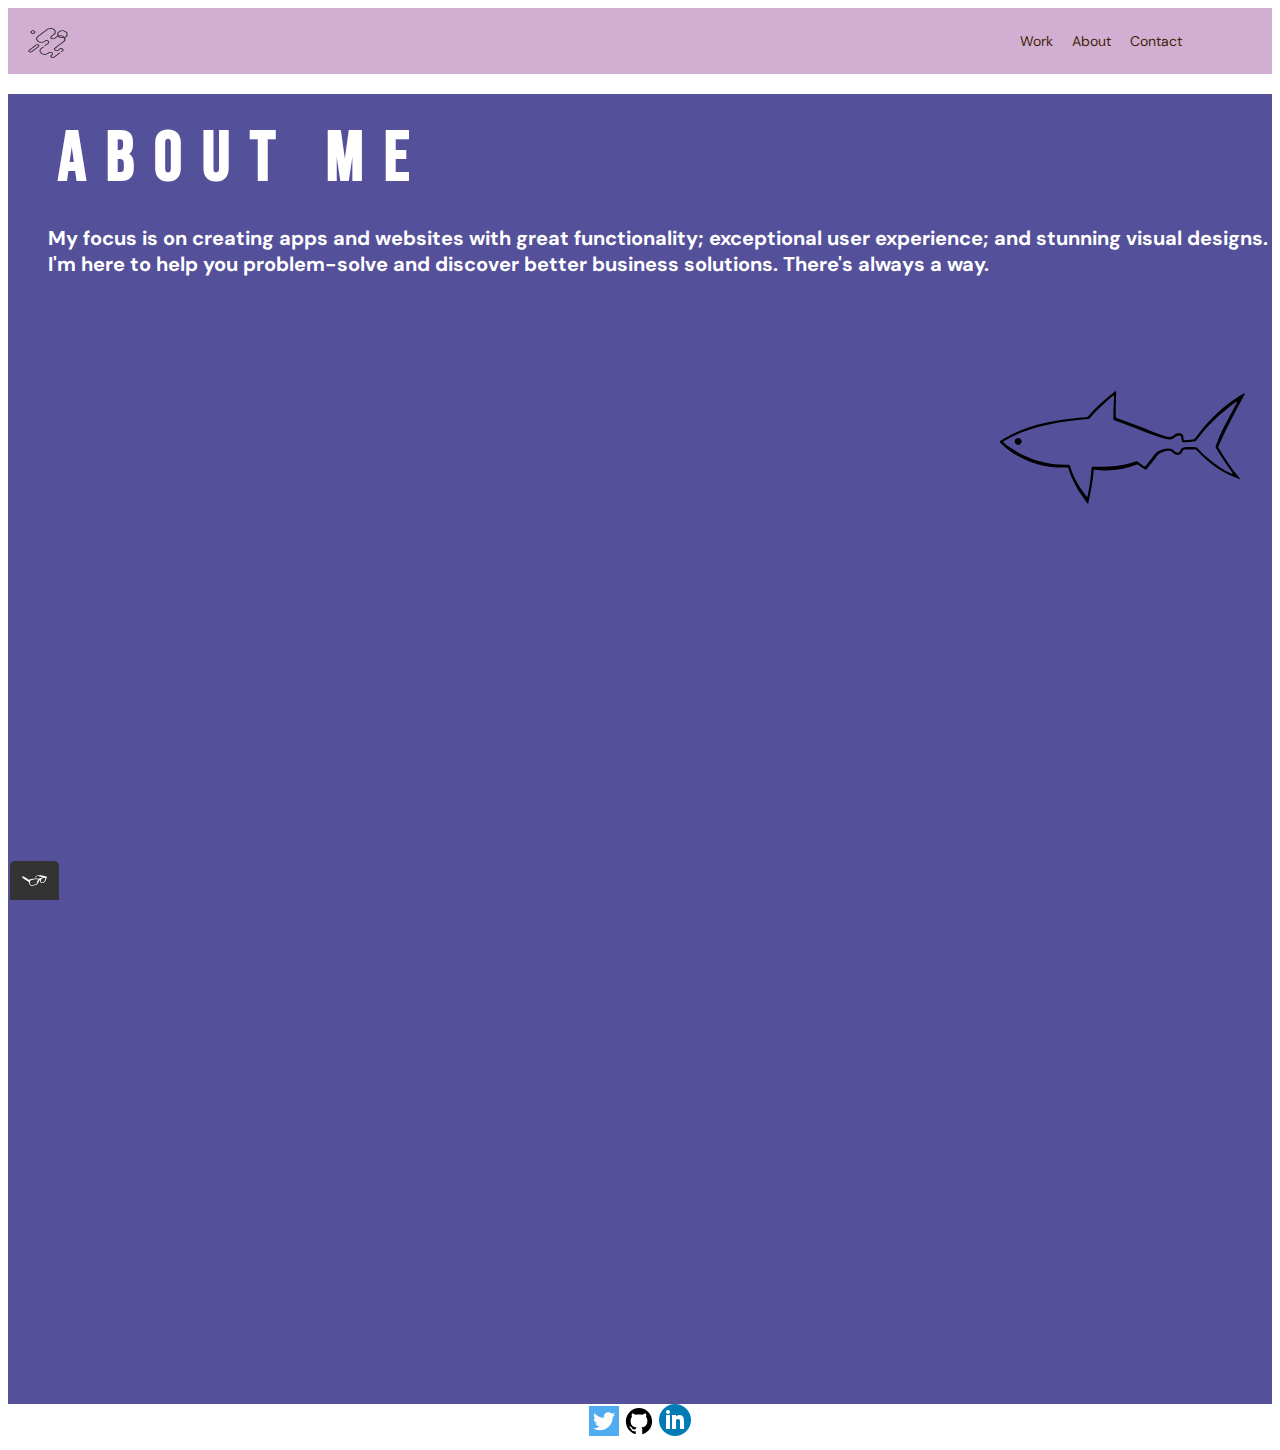
==== about.kelsey.html @ 227be7f9 "first commit" ====
<!DOCTYPE html>
<html>

<head>
    <meta charset="utf-8">
    <title>Kelsey Merten's Portfolio</title>
    <meta name="viewport" content="width=device-width, initial-scale=1">
    <!--swap out favicon-->
    <link rel="icon" href="./img/favicon.ico" type="image/x-icon">

    <!--stylesheets-->
    <link rel="normalize" type="text/css" href="css/normalize.css">
    <link rel="stylesheet" type="text/css" href="css/stylesheet.production.css">

    <!--Fonts-->
    <link rel="preconnect" href="https://fonts.googleapis.com">
    <link rel="preconnect" href="https://fonts.gstatic.com" crossorigin>
    <link href="https://fonts.googleapis.com/css2?family=Bebas+Neue&display=swap" rel="stylesheet">
    <link href="https://fonts.googleapis.com/css2?family=Abril+Fatface&display=swap" rel="stylesheet">
    <link href="https://fonts.googleapis.com/css2?family=DM+Sans:opsz,wght@9..40,200&display=swap" rel="stylesheet">

</head>

<body>

    <!--swap out placeholders-->

    <header class="page-header">
        <a href="index.html">
            <img class="icon" src="img/icon.png" href="index.html" alt="icon">
        </a>
        <nav class="page-header__item">
            <ul class="navigation-list" role="menubar">
                <li role="presentation">
                    <a href="work.html" role="menuitem">Work</a>
                </li>
                <li role="presentation">
                    <a href="about.kelsey.html" role="menuitem">About</a>
                </li>
                <li role="presentation">
                    <a href="contact.kelsey.html" role="menuitem">Contact</a>
                </li>
            </ul>
        </nav>
    </header>

    <!--swap out placeholder-->
    <div class="secondarypage">
        <h1 class="title">About Me</h1>
        <h3>My focus is on creating apps and websites with great functionality; exceptional user experience; and
            stunning visual designs. I'm here to help you problem-solve and discover better business solutions. There's
            always a way. </h3>

        <div class="svg_container">
            <svg version="1.1" xmlns="http://www.w3.org/2000/svg" xmlns:xlink="http://www.w3.org/1999/xlink" x="0px"
                y="0px" width="300px" viewBox="0 0 1024 1024" enable-background="new 0 0 1024 1024"
                xml:space="preserve">
                <path fill="#000000" opacity="1.000000" stroke="none" class="shark" d="
M259.608765,578.538513 
   C233.082840,574.826782 208.301376,566.776062 184.257706,556.244324 
   C154.602402,543.254578 126.802681,527.375793 103.625900,504.326385 
   C101.618767,502.330261 99.633018,500.301208 97.780380,498.163513 
   C93.808357,493.580414 93.844696,493.159302 98.851959,489.895264 
   C119.716415,476.294495 141.846405,465.104614 164.876343,455.701965 
   C204.234421,439.632935 245.352631,430.004181 287.084259,422.703857 
   C321.364777,416.707001 355.945190,413.238312 390.629242,410.717590 
   C392.878998,410.554077 394.282593,409.566284 395.646332,407.978546 
   C422.799683,376.365082 454.001892,349.084076 486.507935,323.206787 
   C487.890533,322.106140 489.138580,320.619324 491.836914,320.522522 
   C491.836914,328.089874 492.052032,335.619690 491.796173,343.133484 
   C491.059906,364.755219 489.996552,386.363251 490.967255,408.013550 
   C491.153961,412.177917 493.909454,412.657928 496.718414,413.668457 
   C524.449890,423.645416 552.247314,433.469086 579.494934,444.711151 
   C604.284119,454.938904 629.023499,465.253693 654.655762,473.239624 
   C656.721497,473.883209 658.872009,474.283569 660.891663,475.040924 
   C671.385864,478.976166 680.950745,478.940125 690.017883,470.826813 
   C695.676758,465.763306 703.264404,464.896759 710.823730,465.707703 
   C717.179688,466.389526 720.632263,470.047150 721.331726,476.374695 
   C723.122314,492.571899 720.925537,489.482910 736.114685,487.988922 
   C742.074158,487.402802 748.024902,486.672943 753.997803,486.297974 
   C757.877563,486.054413 760.255432,484.160553 762.464417,481.098114 
   C780.819885,455.650909 800.554626,431.297882 823.175720,409.525238 
   C849.248596,384.430237 876.413452,360.554657 907.439087,341.566132 
   C914.787354,337.068817 922.498901,333.165131 930.284363,328.854919 
   C931.728638,332.004944 929.802368,333.827362 928.827759,335.684937 
   C909.636230,372.263824 890.202881,408.716888 871.186035,445.385986 
   C860.452393,466.083130 850.555847,487.203766 841.653687,508.773132 
   C840.722412,511.029633 840.205017,512.906677 841.679565,515.291748 
   C862.626709,549.172852 883.684998,582.967468 909.529419,613.466919 
   C911.820374,616.170532 914.819641,618.358215 916.388611,621.717651 
   C914.503296,622.944763 913.197388,621.787476 911.873840,621.314209 
   C856.818298,601.625488 809.794250,569.785034 770.294434,526.871704 
   C765.750427,521.934998 761.545837,519.732483 755.001648,520.128662 
   C746.534790,520.641174 737.995850,520.598145 729.522278,520.147949 
   C723.526306,519.829407 719.593872,521.542175 717.837097,527.524170 
   C717.379761,529.081360 716.376465,530.521729 715.435974,531.886169 
   C710.623291,538.868591 703.510742,540.899780 695.726929,537.576843 
   C692.168823,536.057861 688.702942,534.185913 686.146667,531.341553 
   C679.604919,524.062744 671.649963,523.305542 662.859802,525.567993 
   C659.798035,526.356018 656.784058,527.349792 653.698669,528.022766 
   C643.535645,530.239441 636.085876,535.402405 629.922058,544.336304 
   C619.728149,559.111694 607.789673,572.676758 596.771240,586.895081 
   C594.322266,590.055176 592.312805,589.971558 589.340759,587.846130 
   C582.702026,583.098267 575.787659,578.730896 569.223328,573.886292 
   C566.311157,571.737061 563.913452,571.623352 560.574097,572.896729 
   C525.656555,586.211853 489.517700,592.980347 452.104675,591.972168 
   C441.315369,591.681396 430.455292,591.477356 419.764893,589.609253 
   C416.435364,589.027405 415.369385,590.122864 415.163483,593.427429 
   C412.880005,630.076721 405.011871,665.821289 397.451263,701.612793 
   C397.151733,703.030640 397.341003,704.686768 395.683899,705.489929 
   C394.538483,705.363464 394.001343,704.472229 393.421387,703.677429 
   C372.083954,674.433655 351.405151,644.811646 338.236115,610.701538 
   C335.176422,602.776367 332.019165,594.885742 329.676544,586.728516 
   C328.648468,583.148621 326.870911,582.104614 323.291260,582.208618 
   C303.284363,582.789734 283.352020,581.585205 263.486755,579.201294 
   C262.332306,579.062744 261.190552,578.818542 259.608765,578.538513 
M300.730072,427.340790 
   C277.549683,431.101044 254.711243,436.390137 232.003952,442.350952 
   C190.097412,453.351746 149.644073,467.919800 112.275642,490.230011 
   C110.323341,491.395599 108.017715,492.178162 106.777344,494.711365 
   C107.743401,495.787445 108.671608,496.940643 109.721191,497.970032 
   C114.493553,502.650604 119.766350,506.750977 125.222916,510.564514 
   C185.628113,552.780640 252.481918,574.295227 326.394714,572.704224 
   C331.774170,572.588501 333.927368,574.359802 335.490692,579.330444 
   C344.037842,606.507141 356.173553,632.020691 372.320404,655.533997 
   C378.777893,664.937561 385.330200,674.299866 393.249207,683.678223 
   C393.931641,680.964355 394.480865,679.090393 394.870636,677.183899 
   C400.973541,647.329041 405.632111,617.266846 407.839233,586.851013 
   C408.344269,579.891235 408.633820,579.725952 415.603973,579.746826 
   C433.254761,579.799622 450.888245,580.096191 468.545990,578.944641 
   C499.290833,576.939697 529.256531,571.352844 558.345520,561.204224 
   C561.177551,560.216125 563.338928,560.466736 565.730164,562.261475 
   C572.257507,567.160522 579.021851,571.745850 585.506592,576.698730 
   C588.722412,579.154846 590.867432,578.902954 593.376282,575.680908 
   C601.870911,564.771545 611.383545,554.560791 618.989746,543.077942 
   C628.046814,529.404846 640.434387,522.192749 655.963074,519.186646 
   C657.760132,518.838806 659.544495,518.420410 661.325317,517.995056 
   C672.275330,515.379883 682.099182,516.894958 690.309570,525.359558 
   C692.238831,527.348572 694.808899,528.811462 697.278503,530.160828 
   C702.388550,532.953064 705.940308,532.054871 709.331970,527.276245 
   C710.384399,525.793396 711.393555,524.184570 711.977173,522.480896 
   C714.392700,515.428772 719.665039,513.098633 726.625610,512.730896 
   C738.789429,512.088135 750.926086,512.551453 763.074341,512.966370 
   C766.296875,513.076416 768.653015,514.350891 770.816528,516.765869 
   C782.843506,530.190491 795.964600,542.476807 809.806335,554.022522 
   C831.760559,572.335022 854.877869,588.871765 880.868164,601.056030 
   C883.398621,602.242371 885.836365,604.570557 889.115112,603.227173 
   C888.701782,599.331177 888.751099,599.293884 885.884644,595.503296 
   C866.770813,570.228027 850.168091,543.283508 833.272339,516.531067 
   C831.535095,513.780334 831.195679,511.294678 832.335388,508.110992 
   C839.529114,488.015259 847.820557,468.403015 857.196228,449.226105 
   C871.542786,419.881683 887.609253,391.445862 902.690002,362.490479 
   C903.441833,361.046936 905.317383,359.707031 903.842773,357.482086 
   C902.058228,357.569611 900.774353,358.685028 899.472229,359.648712 
   C874.546692,378.094879 850.585571,397.703857 827.914246,418.878479 
   C805.313416,439.987274 785.633118,463.680878 766.542725,487.905609 
   C765.221008,489.582825 764.174866,491.854675 761.832214,492.129028 
   C749.279602,493.599213 736.720032,495.034302 724.137329,496.208344 
   C720.218628,496.574005 717.606567,494.185364 716.217712,490.531494 
   C715.200806,487.856232 714.787170,485.096741 714.640625,482.234528 
   C714.211243,473.846375 711.192017,471.626282 702.990356,473.737549 
   C700.762390,474.311096 698.537231,475.231079 696.573486,476.424347 
   C692.734863,478.756836 689.125854,481.463745 685.338196,483.884796 
   C681.735107,486.187866 677.921448,487.090576 673.479797,486.496155 
   C659.025269,484.561768 645.251892,480.067230 631.510559,475.564209 
   C582.271240,459.428558 535.031799,437.935852 486.064453,421.061523 
   C483.366760,420.131866 482.664093,418.438416 482.659698,415.784393 
   C482.622406,393.128540 482.779175,370.483673 484.509125,347.872833 
   C484.803589,344.024170 485.329437,340.052246 484.012421,335.910736 
   C482.941528,336.482208 482.172638,336.792511 481.518005,337.262054 
   C480.031036,338.328583 478.547882,339.411835 477.154297,340.595490 
   C450.716248,363.050995 425.221649,386.482544 402.600464,412.874023 
   C401.022949,414.714508 399.300720,416.021332 396.743011,416.241364 
   C390.113922,416.811615 383.504303,417.605957 376.876801,418.197540 
   C351.690338,420.445892 326.568756,423.222076 300.730072,427.340790 
z" />
                <path fill="#000000" class="shark" opacity="1.000000" stroke="none" width="100px" d="
M154.880157,481.828064 
   C160.550110,480.948761 164.872726,482.586761 167.608932,487.266418 
   C169.975281,491.313538 170.030884,495.569366 167.202545,499.486359 
   C164.373840,503.403900 160.651016,505.566956 155.602859,504.506958 
   C150.474762,503.430115 146.674561,499.824402 146.006638,494.918915 
   C145.309998,489.802368 147.490356,485.867706 151.774399,483.100037 
   C152.599625,482.566925 153.593491,482.294830 154.880157,481.828064 
z" />
            </svg>

        </div>
    </div>

    <!--<div class="grid_item1">
<table>
    <thead>
      <tr>
        <th>Skills</th>
        <th>Years of Experience</th>
        <th>Level of Expertise</th>
      </tr>
    </thead>
    <tbody>
      <tr>
        <td>Project Management</td>
        <td>5</td>
        <td>Advanced</td>
      </tr>
      <tr>
        <td>HTML</td>
        <td>2</td>
        <td>Intermediate</td>
      </tr>
      <tr>
        <td>CSS</td>
        <td>1</td>
        <td>Beginner</td>
      </tr>
    </tbody>
</table>
</div> -->

    <div class="footer">
        <footer>

            <!-- Twitter Icon -->
            <a href="https://twitter.com/kelseyjmerten" target="_blank">
                <svg width="30px" heigh="30px" enable-background="new 0 0 48 48" version="1.1" id="Capa_1"
                    xmlns="http://www.w3.org/2000/svg" xmlns:xlink="http://www.w3.org/1999/xlink" x="0px" y="0px"
                    viewBox="0 0 455.731 455.731" style="enable-background:new 0 0 455.731 455.731;"
                    xml:space="preserve">
                    <g>
                        <rect x="0" y="0" style="fill:#50ABF1;" width="455.731" height="455.731" />
                        <path style="fill:#FFFFFF;" d="M60.377,337.822c30.33,19.236,66.308,30.368,104.875,30.368c108.349,0,196.18-87.841,196.18-196.18
                c0-2.705-0.057-5.39-0.161-8.067c3.919-3.084,28.157-22.511,34.098-35c0,0-19.683,8.18-38.947,10.107
                c-0.038,0-0.085,0.009-0.123,0.009c0,0,0.038-0.019,0.104-0.066c1.775-1.186,26.591-18.079,29.951-38.207
                c0,0-13.922,7.431-33.415,13.932c-3.227,1.072-6.605,2.126-10.088,3.103c-12.565-13.41-30.425-21.78-50.25-21.78
                c-38.027,0-68.841,30.805-68.841,68.803c0,5.362,0.617,10.581,1.784,15.592c-5.314-0.218-86.237-4.755-141.289-71.423
                c0,0-32.902,44.917,19.607,91.105c0,0-15.962-0.636-29.733-8.864c0,0-5.058,54.416,54.407,68.329c0,0-11.701,4.432-30.368,1.272
                c0,0,10.439,43.968,63.271,48.077c0,0-41.777,37.74-101.081,28.885L60.377,337.822z" />
                    </g>
                </svg>
            </a>

            <!-- Github logo -->
            <a href="https://github.com/kmerten10" target="_blank">
                <svg width="30px" height="30px" id="Layer_1" style="enable-background:new 0 0 512 512;" version="1.1"
                    viewBox="0 0 512 512" width="512px" xml:space="preserve" xmlns="http://www.w3.org/2000/svg"
                    xmlns:xlink="http://www.w3.org/1999/xlink">
                    <style type="text/css">
                        <![CDATA[
                        .st0 {
                            fill-rule: evenodd;
                            clip-rule: evenodd;
                        }
                        ]]>
                    </style>
                    <g>
                        <path class="st0"
                            d="M256,32C132.3,32,32,134.8,32,261.7c0,101.5,64.2,187.5,153.2,217.9c11.2,2.1,15.3-5,15.3-11.1   c0-5.5-0.2-19.9-0.3-39.1c-62.3,13.9-75.5-30.8-75.5-30.8c-10.2-26.5-24.9-33.6-24.9-33.6c-20.3-14.3,1.5-14,1.5-14   c22.5,1.6,34.3,23.7,34.3,23.7c20,35.1,52.4,25,65.2,19.1c2-14.8,7.8-25,14.2-30.7c-49.7-5.8-102-25.5-102-113.5   c0-25.1,8.7-45.6,23-61.6c-2.3-5.8-10-29.2,2.2-60.8c0,0,18.8-6.2,61.6,23.5c17.9-5.1,37-7.6,56.1-7.7c19,0.1,38.2,2.6,56.1,7.7   c42.8-29.7,61.5-23.5,61.5-23.5c12.2,31.6,4.5,55,2.2,60.8c14.3,16.1,23,36.6,23,61.6c0,88.2-52.4,107.6-102.3,113.3   c8,7.1,15.2,21.1,15.2,42.5c0,30.7-0.3,55.5-0.3,63c0,6.1,4,13.3,15.4,11C415.9,449.1,480,363.1,480,261.7   C480,134.8,379.7,32,256,32z" />
                    </g>
                </svg>
            </a>

            <!-- Linkedin logo -->
            <a href="https://www.linkedin.com/in/kelsey-merten-90860447/" target="_blank">
                <svg enable-background="new 0 0 32 32" height="32px" id="Layer_1" version="1.0" viewBox="0 0 32 32"
                    width="32px" :space="preserve" xmlns="http://www.w3.org/2000/svg"
                    xmlns:xlink="http://www.w3.org/1999/xlink">
                    <g>
                        <circle clip-rule="evenodd" cx="16" cy="16" fill="#007BB5" fill-rule="evenodd" r="16" />
                        <g>
                            <rect fill="#FFFFFF" height="14" width="4" x="7" y="11" />
                            <path
                                d="M20.499,11c-2.791,0-3.271,1.018-3.499,2v-2h-4v14h4v-8c0-1.297,0.703-2,2-2c1.266,0,2,0.688,2,2v8h4v-7    C25,14,24.479,11,20.499,11z"
                                fill="#FFFFFF" />
                            <circle cx="9" cy="8" fill="#FFFFFF" r="2" />
                        </g>
                        < <?xml version="1.0" ?>
                            <!DOCTYPE svg PUBLIC '-//W3C//DTD S/g><g/><g/><g/><g/><g/>
            </g>
        </svg>
    </a>
</footer>
</div>

<script src="js/tota11y.min.js"></script>
</body>
</html>
---- css/stylesheet.production.css ----
/*
* Prefixed by https://autoprefixer.github.io
* PostCSS: v8.4.14,
* Autoprefixer: v10.4.7
* Browsers: last 4 version
*/

/* Main Stylings */

* {
  -webkit-box-sizing: border-box;
  box-sizing: border-box;
}

.icon {
  padding-top: 10px;
  padding-left: 10px;
  width: 50px;
  height: 40px;
}

a .icon:hover {
  cursor: crosshair;
}

a:link {
  color: #3e2504;
  text-decoration: none;
}

.page-header {
  background-color: #d2afd2;
  border-bottom: 20px solid #fff;
  display: -webkit-box;
  display: -ms-flexbox;
  display: flex;
  width: 100%;
  padding: 10px;
  font-size: 14px;
  color: #3e2504;
}

.page-header__item {
  -webkit-box-flex: 0;
  -ms-flex: 0 1 100px;
  flex: 0 1 100px;
}

.page-header__item:last-child {
  -webkit-box-flex: 1;
  -ms-flex-positive: 1;
  flex-grow: 1;
  text-align: right;
  padding-right: 80px;
}

.navigation-list {
  list-style-type: none;
}

.navigation-list li {
  display: inline-block;
  margin-left: 15px;
}

.navigation-list a:hover {
  cursor: crosshair;
}

body {
  font-family: 'DM Sans', sans-serif;
  line-height: 1.3;
  font-size: 18px;
  color: #fff;
  border: 0;
}

.column.info {
  float: right;
  width: 60%;
  height: 934px;
  background-color: #55509a;
}

h1 {
  color: #fff;
  font-size: 70px;
  letter-spacing: 20px;
  font-family: 'Abril Fatface', cursive;
  margin: 0;
}

h1.name {
  border-bottom: none;
  padding-top: 18%;
  padding-left: 200px;
}

h2 {
  color: white;
  font-size: 40px;
}

h3 {
  color: white;
  font-size: 20px;
  padding-left: 40px;
  text-align: left;
}

h5 {
  color: #837c72;
  display: both;
  display: -webkit-box;
  display: -ms-flexbox;
  display: flex;
  -webkit-box-pack: space-evenly;
  -ms-flex-pack: space-evenly;
  justify-content: space-evenly;
  justify-items: center;
  -ms-flex-line-pack: space-evenly;
  align-content: space-evenly;
  -webkit-box-align: center;
  -ms-flex-align: center;
  align-items: center;
  margin: 5px;
}

p {
  padding-left: 200px;
}

.button2 {
  color: #3e2504;
  text-decoration: none;
  padding-left: 200px;
}

a:visited {
  color: #3e2504;
  text-decoration: none;
}

button:hover {
  cursor: crosshair;
  color: #b56b0c;
}

button {
  font-family: 'Open Sans', sans-serif;
  font-size: 14px;
  padding: 10px;
  border-color: white;
  border-width: 10px;
  color: #3e2504;
  background-color: rgb(255, 252, 239);
  border: none;
}

img {
  width: 700px;
  opacity: 0.7;
  -webkit-filter: contrast(140%) brightness(105%);
  filter: contrast(140%) brightness(105%);
}

img:hover {
  cursor: crosshair;
}

.column.img {
  float: left;
  width: 40%;
}

.box {
  width: 1px;
  height: 1px;
  background-color: white;
  -webkit-transition: width 2s;
  -o-transition: width 2s;
  transition: width 2s;
  background-color: #55509a;
}

h1.name:hover .box {
  width: 900px;
  background-color: #fff;
  -webkit-transition-property: width;
  -o-transition-property: width;
  transition-property: width;
  -webkit-transition-duration: 5s;
  -o-transition-duration: 5s;
  transition-duration: 5s;
  -webkit-transition-timing-function: ease-in-out;
  -o-transition-timing-function: ease-in-out;
  transition-timing-function: ease-in-out;
}

div.footer {
  clear: both;
  display: -webkit-box;
  display: -ms-flexbox;
  display: flex;
  -webkit-box-pack: space-evenly;
  -ms-flex-pack: space-evenly;
  justify-content: space-evenly;
  justify-items: center;
  -ms-flex-line-pack: space-evenly;
  align-content: space-evenly;
  -webkit-box-align: center;
  -ms-flex-align: center;
  align-items: center;
  text-decoration: none;
  margin: 0;
}


/* Secomdary Pages  */
.title {
  color: #fff;
  font-size: 70px;
  letter-spacing: 20px;
  font-family: 'Bebas Neue';
  padding-left: 50px;
  padding-top: 20px;
}

div.secondarypage {
  background-color: #55509a;
  padding-bottom: 800px;
}

@-webkit-keyframes color-change {
  0% {
    fill: #000;
  }

  50% {
    fill: #ba43de;
  }

  100% {
    fill: blue;
  }
}

@keyframes color-change {
  0% {
    fill: #000;
  }

  50% {
    fill: #720e90;
  }

  100% {
    fill: blue;
  }
}

.shark {
  text-align: right;
  -webkit-animation-duration: 4s;
  animation-duration: 4s;
  -webkit-animation-name: color-change;
  animation-name: color-change;
  -webkit-animation-iteration-count: infinite;
  animation-iteration-count: infinite;
  -webkit-animation-direction: normal;
  animation-direction: normal;
  -webkit-animation-timing-function: ease-in-out;
  animation-timing-function: ease-in-out;
}

@-webkit-keyframes shark-move {
  from {
    -webkit-transform: translate(100%, 48px);
    transform: translate(100%, 48px);
  }

  to {
    -webkit-transform: translate(-100%, 48px);
    transform: translate(-100%, 48px);
  }
}

@keyframes shark-move {
  from {
    -webkit-transform: translate(100%, 48px);
    transform: translate(100%, 48px);
  }

  to {
    -webkit-transform: translate(-100%, 48px);
    transform: translate(-100%, 48px);
  }
}

.svg_container {
  text-align: right;
  -webkit-animation-duration: 7s;
  animation-duration: 7s;
  -webkit-animation-name: shark-move;
  animation-name: shark-move;
  -webkit-animation-iteration-count: infinite;
  animation-iteration-count: infinite;
  -webkit-animation-direction: normal;
  animation-direction: normal;
  -webkit-animation-timing-function: ease-in-out;
  animation-timing-function: ease-in-out;
}

div.grid_container {
  display: -webkit-box;
  display: -ms-flexbox;
  display: flex;
}

.grid {
  display: -ms-grid;
  display: grid;
  -ms-grid-columns: 1fr 30px 1fr;
  grid-template-columns: 1fr 1fr;
  grid-gap: 30px;
  -webkit-box-pack: center;
  -ms-flex-pack: center;
  justify-content: center;
  justify-items: center;
  -ms-flex-line-pack: space-evenly;
  align-content: space-evenly;
  -webkit-box-align: center;
  -ms-flex-align: center;
  align-items: center;
}

/* Contact Page Columns */
.column1 {
  width: 50%;
  height: 400px;
  -webkit-box-sizing: border-box;
  box-sizing: border-box;
  text-align: left;
  float: left;
  padding-left: 80px;
}

.column2 {
  width: 50%;
  height: 400px;
  -webkit-box-sizing: border-box;
  box-sizing: border-box;
  text-align: left;
  float: right;
  padding-left: 80px;
}

@media all and (max-width: 500px) {
  .grid {
    -ms-grid-columns: 1fr;
    grid-template-columns: 1fr;
    grid-gap: 10px;
  }

  .grid__item:last-child {
    grid-column: auto / auto;
    grid-row: auto / auto;
  }

  h1 {
    font-size: 22px;
  }
}
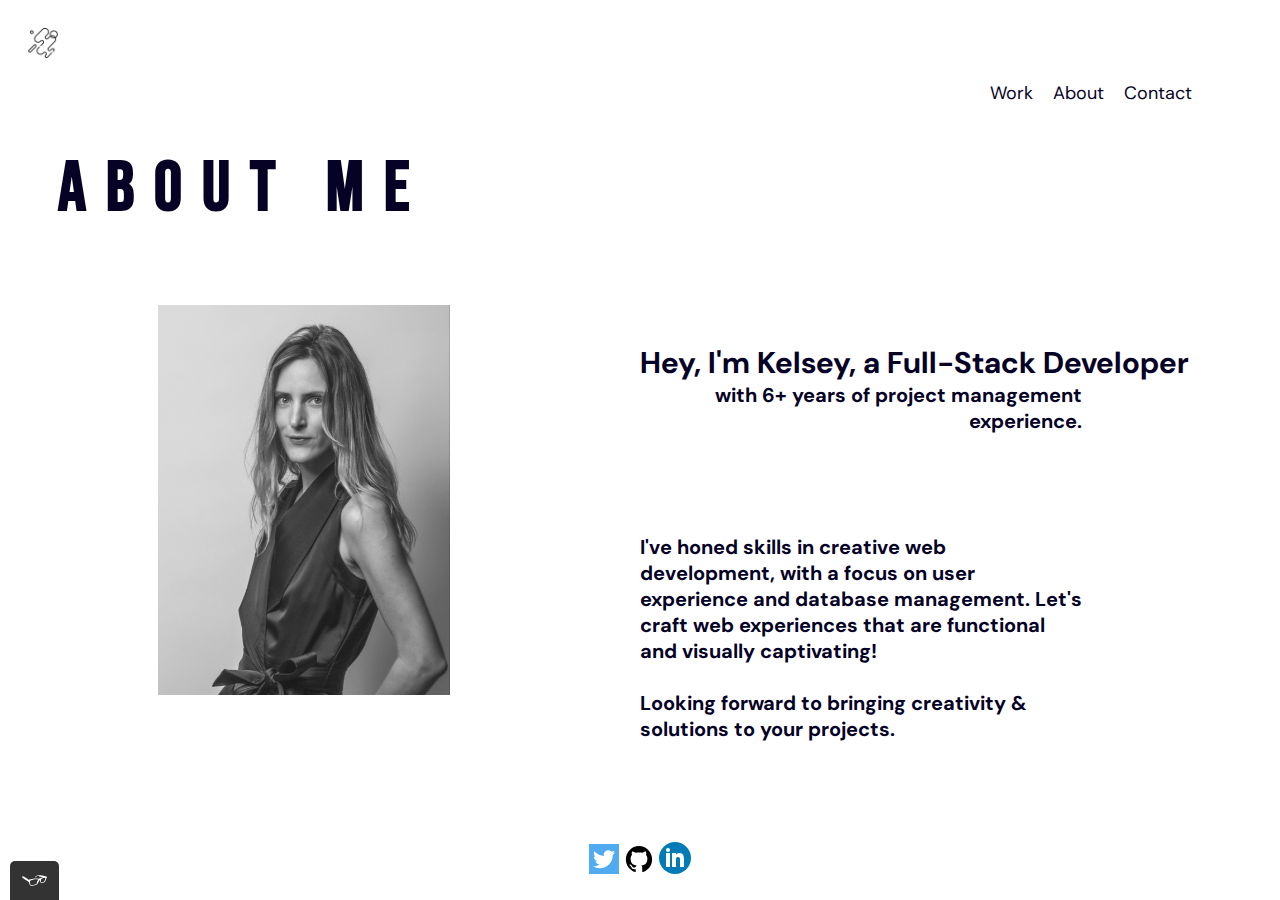
==== commit f170c3df: "css updates" ====
--- a/about.kelsey.html
+++ b/about.kelsey.html
@@ -10,7 +10,7 @@
 
     <!--stylesheets-->
     <link rel="normalize" type="text/css" href="css/normalize.css">
-    <link rel="stylesheet" type="text/css" href="css/stylesheet.production.css">
+    <link rel="stylesheet" type="text/css" href="css/stylesheet.css">
 
     <!--Fonts-->
     <link rel="preconnect" href="https://fonts.googleapis.com">
@@ -46,241 +46,91 @@
 
     <!--swap out placeholder-->
     <div class="secondarypage">
+
         <h1 class="title">About Me</h1>
-        <h3>My focus is on creating apps and websites with great functionality; exceptional user experience; and
-            stunning visual designs. I'm here to help you problem-solve and discover better business solutions. There's
-            always a way. </h3>
+        <div class="container-left">
+            <img src="img/kels.jpg">
+        </div>
+        <div class="container-right">
+            <h3> Hey, I'm Kelsey, a Full-Stack Developer </h3>
+            <h4>with 6+ years of project management experience. </h4>
 
-        <div class="svg_container">
-            <svg version="1.1" xmlns="http://www.w3.org/2000/svg" xmlns:xlink="http://www.w3.org/1999/xlink" x="0px"
-                y="0px" width="300px" viewBox="0 0 1024 1024" enable-background="new 0 0 1024 1024"
-                xml:space="preserve">
-                <path fill="#000000" opacity="1.000000" stroke="none" class="shark" d="
-M259.608765,578.538513 
-   C233.082840,574.826782 208.301376,566.776062 184.257706,556.244324 
-   C154.602402,543.254578 126.802681,527.375793 103.625900,504.326385 
-   C101.618767,502.330261 99.633018,500.301208 97.780380,498.163513 
-   C93.808357,493.580414 93.844696,493.159302 98.851959,489.895264 
-   C119.716415,476.294495 141.846405,465.104614 164.876343,455.701965 
-   C204.234421,439.632935 245.352631,430.004181 287.084259,422.703857 
-   C321.364777,416.707001 355.945190,413.238312 390.629242,410.717590 
-   C392.878998,410.554077 394.282593,409.566284 395.646332,407.978546 
-   C422.799683,376.365082 454.001892,349.084076 486.507935,323.206787 
-   C487.890533,322.106140 489.138580,320.619324 491.836914,320.522522 
-   C491.836914,328.089874 492.052032,335.619690 491.796173,343.133484 
-   C491.059906,364.755219 489.996552,386.363251 490.967255,408.013550 
-   C491.153961,412.177917 493.909454,412.657928 496.718414,413.668457 
-   C524.449890,423.645416 552.247314,433.469086 579.494934,444.711151 
-   C604.284119,454.938904 629.023499,465.253693 654.655762,473.239624 
-   C656.721497,473.883209 658.872009,474.283569 660.891663,475.040924 
-   C671.385864,478.976166 680.950745,478.940125 690.017883,470.826813 
-   C695.676758,465.763306 703.264404,464.896759 710.823730,465.707703 
-   C717.179688,466.389526 720.632263,470.047150 721.331726,476.374695 
-   C723.122314,492.571899 720.925537,489.482910 736.114685,487.988922 
-   C742.074158,487.402802 748.024902,486.672943 753.997803,486.297974 
-   C757.877563,486.054413 760.255432,484.160553 762.464417,481.098114 
-   C780.819885,455.650909 800.554626,431.297882 823.175720,409.525238 
-   C849.248596,384.430237 876.413452,360.554657 907.439087,341.566132 
-   C914.787354,337.068817 922.498901,333.165131 930.284363,328.854919 
-   C931.728638,332.004944 929.802368,333.827362 928.827759,335.684937 
-   C909.636230,372.263824 890.202881,408.716888 871.186035,445.385986 
-   C860.452393,466.083130 850.555847,487.203766 841.653687,508.773132 
-   C840.722412,511.029633 840.205017,512.906677 841.679565,515.291748 
-   C862.626709,549.172852 883.684998,582.967468 909.529419,613.466919 
-   C911.820374,616.170532 914.819641,618.358215 916.388611,621.717651 
-   C914.503296,622.944763 913.197388,621.787476 911.873840,621.314209 
-   C856.818298,601.625488 809.794250,569.785034 770.294434,526.871704 
-   C765.750427,521.934998 761.545837,519.732483 755.001648,520.128662 
-   C746.534790,520.641174 737.995850,520.598145 729.522278,520.147949 
-   C723.526306,519.829407 719.593872,521.542175 717.837097,527.524170 
-   C717.379761,529.081360 716.376465,530.521729 715.435974,531.886169 
-   C710.623291,538.868591 703.510742,540.899780 695.726929,537.576843 
-   C692.168823,536.057861 688.702942,534.185913 686.146667,531.341553 
-   C679.604919,524.062744 671.649963,523.305542 662.859802,525.567993 
-   C659.798035,526.356018 656.784058,527.349792 653.698669,528.022766 
-   C643.535645,530.239441 636.085876,535.402405 629.922058,544.336304 
-   C619.728149,559.111694 607.789673,572.676758 596.771240,586.895081 
-   C594.322266,590.055176 592.312805,589.971558 589.340759,587.846130 
-   C582.702026,583.098267 575.787659,578.730896 569.223328,573.886292 
-   C566.311157,571.737061 563.913452,571.623352 560.574097,572.896729 
-   C525.656555,586.211853 489.517700,592.980347 452.104675,591.972168 
-   C441.315369,591.681396 430.455292,591.477356 419.764893,589.609253 
-   C416.435364,589.027405 415.369385,590.122864 415.163483,593.427429 
-   C412.880005,630.076721 405.011871,665.821289 397.451263,701.612793 
-   C397.151733,703.030640 397.341003,704.686768 395.683899,705.489929 
-   C394.538483,705.363464 394.001343,704.472229 393.421387,703.677429 
-   C372.083954,674.433655 351.405151,644.811646 338.236115,610.701538 
-   C335.176422,602.776367 332.019165,594.885742 329.676544,586.728516 
-   C328.648468,583.148621 326.870911,582.104614 323.291260,582.208618 
-   C303.284363,582.789734 283.352020,581.585205 263.486755,579.201294 
-   C262.332306,579.062744 261.190552,578.818542 259.608765,578.538513 
-M300.730072,427.340790 
-   C277.549683,431.101044 254.711243,436.390137 232.003952,442.350952 
-   C190.097412,453.351746 149.644073,467.919800 112.275642,490.230011 
-   C110.323341,491.395599 108.017715,492.178162 106.777344,494.711365 
-   C107.743401,495.787445 108.671608,496.940643 109.721191,497.970032 
-   C114.493553,502.650604 119.766350,506.750977 125.222916,510.564514 
-   C185.628113,552.780640 252.481918,574.295227 326.394714,572.704224 
-   C331.774170,572.588501 333.927368,574.359802 335.490692,579.330444 
-   C344.037842,606.507141 356.173553,632.020691 372.320404,655.533997 
-   C378.777893,664.937561 385.330200,674.299866 393.249207,683.678223 
-   C393.931641,680.964355 394.480865,679.090393 394.870636,677.183899 
-   C400.973541,647.329041 405.632111,617.266846 407.839233,586.851013 
-   C408.344269,579.891235 408.633820,579.725952 415.603973,579.746826 
-   C433.254761,579.799622 450.888245,580.096191 468.545990,578.944641 
-   C499.290833,576.939697 529.256531,571.352844 558.345520,561.204224 
-   C561.177551,560.216125 563.338928,560.466736 565.730164,562.261475 
-   C572.257507,567.160522 579.021851,571.745850 585.506592,576.698730 
-   C588.722412,579.154846 590.867432,578.902954 593.376282,575.680908 
-   C601.870911,564.771545 611.383545,554.560791 618.989746,543.077942 
-   C628.046814,529.404846 640.434387,522.192749 655.963074,519.186646 
-   C657.760132,518.838806 659.544495,518.420410 661.325317,517.995056 
-   C672.275330,515.379883 682.099182,516.894958 690.309570,525.359558 
-   C692.238831,527.348572 694.808899,528.811462 697.278503,530.160828 
-   C702.388550,532.953064 705.940308,532.054871 709.331970,527.276245 
-   C710.384399,525.793396 711.393555,524.184570 711.977173,522.480896 
-   C714.392700,515.428772 719.665039,513.098633 726.625610,512.730896 
-   C738.789429,512.088135 750.926086,512.551453 763.074341,512.966370 
-   C766.296875,513.076416 768.653015,514.350891 770.816528,516.765869 
-   C782.843506,530.190491 795.964600,542.476807 809.806335,554.022522 
-   C831.760559,572.335022 854.877869,588.871765 880.868164,601.056030 
-   C883.398621,602.242371 885.836365,604.570557 889.115112,603.227173 
-   C888.701782,599.331177 888.751099,599.293884 885.884644,595.503296 
-   C866.770813,570.228027 850.168091,543.283508 833.272339,516.531067 
-   C831.535095,513.780334 831.195679,511.294678 832.335388,508.110992 
-   C839.529114,488.015259 847.820557,468.403015 857.196228,449.226105 
-   C871.542786,419.881683 887.609253,391.445862 902.690002,362.490479 
-   C903.441833,361.046936 905.317383,359.707031 903.842773,357.482086 
-   C902.058228,357.569611 900.774353,358.685028 899.472229,359.648712 
-   C874.546692,378.094879 850.585571,397.703857 827.914246,418.878479 
-   C805.313416,439.987274 785.633118,463.680878 766.542725,487.905609 
-   C765.221008,489.582825 764.174866,491.854675 761.832214,492.129028 
-   C749.279602,493.599213 736.720032,495.034302 724.137329,496.208344 
-   C720.218628,496.574005 717.606567,494.185364 716.217712,490.531494 
-   C715.200806,487.856232 714.787170,485.096741 714.640625,482.234528 
-   C714.211243,473.846375 711.192017,471.626282 702.990356,473.737549 
-   C700.762390,474.311096 698.537231,475.231079 696.573486,476.424347 
-   C692.734863,478.756836 689.125854,481.463745 685.338196,483.884796 
-   C681.735107,486.187866 677.921448,487.090576 673.479797,486.496155 
-   C659.025269,484.561768 645.251892,480.067230 631.510559,475.564209 
-   C582.271240,459.428558 535.031799,437.935852 486.064453,421.061523 
-   C483.366760,420.131866 482.664093,418.438416 482.659698,415.784393 
-   C482.622406,393.128540 482.779175,370.483673 484.509125,347.872833 
-   C484.803589,344.024170 485.329437,340.052246 484.012421,335.910736 
-   C482.941528,336.482208 482.172638,336.792511 481.518005,337.262054 
-   C480.031036,338.328583 478.547882,339.411835 477.154297,340.595490 
-   C450.716248,363.050995 425.221649,386.482544 402.600464,412.874023 
-   C401.022949,414.714508 399.300720,416.021332 396.743011,416.241364 
-   C390.113922,416.811615 383.504303,417.605957 376.876801,418.197540 
-   C351.690338,420.445892 326.568756,423.222076 300.730072,427.340790 
-z" />
-                <path fill="#000000" class="shark" opacity="1.000000" stroke="none" width="100px" d="
-M154.880157,481.828064 
-   C160.550110,480.948761 164.872726,482.586761 167.608932,487.266418 
-   C169.975281,491.313538 170.030884,495.569366 167.202545,499.486359 
-   C164.373840,503.403900 160.651016,505.566956 155.602859,504.506958 
-   C150.474762,503.430115 146.674561,499.824402 146.006638,494.918915 
-   C145.309998,489.802368 147.490356,485.867706 151.774399,483.100037 
-   C152.599625,482.566925 153.593491,482.294830 154.880157,481.828064 
-z" />
-            </svg>
+            <h6>I've honed skills in creative web development, with a focus on user experience and database management.
+                Let's craft web experiences that are functional and visually captivating!
+                <br>
+                <br>Looking forward to bringing creativity & solutions to your projects.
+            </h6>
 
         </div>
-    </div>
 
-    <!--<div class="grid_item1">
-<table>
-    <thead>
-      <tr>
-        <th>Skills</th>
-        <th>Years of Experience</th>
-        <th>Level of Expertise</th>
-      </tr>
-    </thead>
-    <tbody>
-      <tr>
-        <td>Project Management</td>
-        <td>5</td>
-        <td>Advanced</td>
-      </tr>
-      <tr>
-        <td>HTML</td>
-        <td>2</td>
-        <td>Intermediate</td>
-      </tr>
-      <tr>
-        <td>CSS</td>
-        <td>1</td>
-        <td>Beginner</td>
-      </tr>
-    </tbody>
-</table>
-</div> -->
 
-    <div class="footer">
-        <footer>
 
-            <!-- Twitter Icon -->
-            <a href="https://twitter.com/kelseyjmerten" target="_blank">
-                <svg width="30px" heigh="30px" enable-background="new 0 0 48 48" version="1.1" id="Capa_1"
-                    xmlns="http://www.w3.org/2000/svg" xmlns:xlink="http://www.w3.org/1999/xlink" x="0px" y="0px"
-                    viewBox="0 0 455.731 455.731" style="enable-background:new 0 0 455.731 455.731;"
-                    xml:space="preserve">
-                    <g>
-                        <rect x="0" y="0" style="fill:#50ABF1;" width="455.731" height="455.731" />
-                        <path style="fill:#FFFFFF;" d="M60.377,337.822c30.33,19.236,66.308,30.368,104.875,30.368c108.349,0,196.18-87.841,196.18-196.18
+        <div class="footer">
+            <footer>
+
+                <!-- Twitter Icon -->
+                <a href="https://twitter.com/kelseyjmerten" target="_blank">
+                    <svg width="30px" heigh="30px" enable-background="new 0 0 48 48" version="1.1" id="Capa_1"
+                        xmlns="http://www.w3.org/2000/svg" xmlns:xlink="http://www.w3.org/1999/xlink" x="0px" y="0px"
+                        viewBox="0 0 455.731 455.731" style="enable-background:new 0 0 455.731 455.731;"
+                        xml:space="preserve">
+                        <g>
+                            <rect x="0" y="0" style="fill:#50ABF1;" width="455.731" height="455.731" />
+                            <path style="fill:#FFFFFF;" d="M60.377,337.822c30.33,19.236,66.308,30.368,104.875,30.368c108.349,0,196.18-87.841,196.18-196.18
                 c0-2.705-0.057-5.39-0.161-8.067c3.919-3.084,28.157-22.511,34.098-35c0,0-19.683,8.18-38.947,10.107
                 c-0.038,0-0.085,0.009-0.123,0.009c0,0,0.038-0.019,0.104-0.066c1.775-1.186,26.591-18.079,29.951-38.207
                 c0,0-13.922,7.431-33.415,13.932c-3.227,1.072-6.605,2.126-10.088,3.103c-12.565-13.41-30.425-21.78-50.25-21.78
                 c-38.027,0-68.841,30.805-68.841,68.803c0,5.362,0.617,10.581,1.784,15.592c-5.314-0.218-86.237-4.755-141.289-71.423
                 c0,0-32.902,44.917,19.607,91.105c0,0-15.962-0.636-29.733-8.864c0,0-5.058,54.416,54.407,68.329c0,0-11.701,4.432-30.368,1.272
                 c0,0,10.439,43.968,63.271,48.077c0,0-41.777,37.74-101.081,28.885L60.377,337.822z" />
-                    </g>
-                </svg>
-            </a>
+                        </g>
+                    </svg>
+                </a>
 
-            <!-- Github logo -->
-            <a href="https://github.com/kmerten10" target="_blank">
-                <svg width="30px" height="30px" id="Layer_1" style="enable-background:new 0 0 512 512;" version="1.1"
-                    viewBox="0 0 512 512" width="512px" xml:space="preserve" xmlns="http://www.w3.org/2000/svg"
-                    xmlns:xlink="http://www.w3.org/1999/xlink">
-                    <style type="text/css">
-                        <![CDATA[
-                        .st0 {
-                            fill-rule: evenodd;
-                            clip-rule: evenodd;
-                        }
-                        ]]>
-                    </style>
-                    <g>
-                        <path class="st0"
-                            d="M256,32C132.3,32,32,134.8,32,261.7c0,101.5,64.2,187.5,153.2,217.9c11.2,2.1,15.3-5,15.3-11.1   c0-5.5-0.2-19.9-0.3-39.1c-62.3,13.9-75.5-30.8-75.5-30.8c-10.2-26.5-24.9-33.6-24.9-33.6c-20.3-14.3,1.5-14,1.5-14   c22.5,1.6,34.3,23.7,34.3,23.7c20,35.1,52.4,25,65.2,19.1c2-14.8,7.8-25,14.2-30.7c-49.7-5.8-102-25.5-102-113.5   c0-25.1,8.7-45.6,23-61.6c-2.3-5.8-10-29.2,2.2-60.8c0,0,18.8-6.2,61.6,23.5c17.9-5.1,37-7.6,56.1-7.7c19,0.1,38.2,2.6,56.1,7.7   c42.8-29.7,61.5-23.5,61.5-23.5c12.2,31.6,4.5,55,2.2,60.8c14.3,16.1,23,36.6,23,61.6c0,88.2-52.4,107.6-102.3,113.3   c8,7.1,15.2,21.1,15.2,42.5c0,30.7-0.3,55.5-0.3,63c0,6.1,4,13.3,15.4,11C415.9,449.1,480,363.1,480,261.7   C480,134.8,379.7,32,256,32z" />
-                    </g>
-                </svg>
-            </a>
+                <!-- Github logo -->
+                <a href="https://github.com/kmerten10" target="_blank">
+                    <svg width="30px" height="30px" id="Layer_1" style="enable-background:new 0 0 512 512;"
+                        version="1.1" viewBox="0 0 512 512" width="512px" xml:space="preserve"
+                        xmlns="http://www.w3.org/2000/svg" xmlns:xlink="http://www.w3.org/1999/xlink">
+                        <style type="text/css">
+                            <![CDATA[
+                            .st0 {
+                                fill-rule: evenodd;
+                                clip-rule: evenodd;
+                            }
+                            ]]>
+                        </style>
+                        <g>
+                            <path class="st0"
+                                d="M256,32C132.3,32,32,134.8,32,261.7c0,101.5,64.2,187.5,153.2,217.9c11.2,2.1,15.3-5,15.3-11.1   c0-5.5-0.2-19.9-0.3-39.1c-62.3,13.9-75.5-30.8-75.5-30.8c-10.2-26.5-24.9-33.6-24.9-33.6c-20.3-14.3,1.5-14,1.5-14   c22.5,1.6,34.3,23.7,34.3,23.7c20,35.1,52.4,25,65.2,19.1c2-14.8,7.8-25,14.2-30.7c-49.7-5.8-102-25.5-102-113.5   c0-25.1,8.7-45.6,23-61.6c-2.3-5.8-10-29.2,2.2-60.8c0,0,18.8-6.2,61.6,23.5c17.9-5.1,37-7.6,56.1-7.7c19,0.1,38.2,2.6,56.1,7.7   c42.8-29.7,61.5-23.5,61.5-23.5c12.2,31.6,4.5,55,2.2,60.8c14.3,16.1,23,36.6,23,61.6c0,88.2-52.4,107.6-102.3,113.3   c8,7.1,15.2,21.1,15.2,42.5c0,30.7-0.3,55.5-0.3,63c0,6.1,4,13.3,15.4,11C415.9,449.1,480,363.1,480,261.7   C480,134.8,379.7,32,256,32z" />
+                        </g>
+                    </svg>
+                </a>
 
-            <!-- Linkedin logo -->
-            <a href="https://www.linkedin.com/in/kelsey-merten-90860447/" target="_blank">
-                <svg enable-background="new 0 0 32 32" height="32px" id="Layer_1" version="1.0" viewBox="0 0 32 32"
-                    width="32px" :space="preserve" xmlns="http://www.w3.org/2000/svg"
-                    xmlns:xlink="http://www.w3.org/1999/xlink">
-                    <g>
-                        <circle clip-rule="evenodd" cx="16" cy="16" fill="#007BB5" fill-rule="evenodd" r="16" />
+                <!-- Linkedin logo -->
+                <a href="https://www.linkedin.com/in/kelsey-merten-90860447/" target="_blank">
+                    <svg enable-background="new 0 0 32 32" height="32px" id="Layer_1" version="1.0" viewBox="0 0 32 32"
+                        width="32px" :space="preserve" xmlns="http://www.w3.org/2000/svg"
+                        xmlns:xlink="http://www.w3.org/1999/xlink">
                         <g>
-                            <rect fill="#FFFFFF" height="14" width="4" x="7" y="11" />
-                            <path
-                                d="M20.499,11c-2.791,0-3.271,1.018-3.499,2v-2h-4v14h4v-8c0-1.297,0.703-2,2-2c1.266,0,2,0.688,2,2v8h4v-7    C25,14,24.479,11,20.499,11z"
-                                fill="#FFFFFF" />
-                            <circle cx="9" cy="8" fill="#FFFFFF" r="2" />
-                        </g>
-                        < <?xml version="1.0" ?>
-                            <!DOCTYPE svg PUBLIC '-//W3C//DTD S/g><g/><g/><g/><g/><g/>
+                            <circle clip-rule="evenodd" cx="16" cy="16" fill="#007BB5" fill-rule="evenodd" r="16" />
+                            <g>
+                                <rect fill="#FFFFFF" height="14" width="4" x="7" y="11" />
+                                <path
+                                    d="M20.499,11c-2.791,0-3.271,1.018-3.499,2v-2h-4v14h4v-8c0-1.297,0.703-2,2-2c1.266,0,2,0.688,2,2v8h4v-7    C25,14,24.479,11,20.499,11z"
+                                    fill="#FFFFFF" />
+                                <circle cx="9" cy="8" fill="#FFFFFF" r="2" />
+                            </g>
+                            < <?xml version="1.0" ?>
+                                <!DOCTYPE svg PUBLIC '-//W3C//DTD S/g><g/><g/><g/><g/><g/>
             </g>
         </svg>
     </a>
+    
 </footer>
 </div>
 
+</div>
 <script src="js/tota11y.min.js"></script>
 </body>
 </html>--- a/css/stylesheet.css
+++ b/css/stylesheet.css
@@ -0,0 +1,267 @@
+* {
+  -webkit-box-sizing: border-box;
+  box-sizing: border-box;
+}
+
+.icon {
+  padding-top: 20px;
+  padding-left: 20px;
+  width: 50px;
+  height: 50px;
+}
+
+.page-header__item {
+  -webkit-box-flex: 1;
+  -ms-flex-positive: 1;
+  flex-grow: 1;
+  text-align: right;
+  padding-right: 80px;
+}
+
+.navigation-list {
+  list-style-type: none;
+}
+
+.navigation-list li {
+  display: inline-block;
+  margin-left: 15px;
+}
+
+a {
+  text-decoration: none;
+  color: #050226;
+}
+
+.navigation-list a:hover {
+  cursor: crosshair;
+  color: #f9bf73;
+}
+
+body {
+  font-family: 'DM Sans', sans-serif;
+  line-height: 1.3;
+  font-size: 18px;
+  color: #fff;
+  border: 0;
+}
+
+h1 {
+  color: #050226;
+  font-size: 10vw;
+  justify-content: center;
+  font-family: 'Bebas Neue';
+  letter-spacing: 20px;
+  margin: 0;
+  z-index: 10;
+}
+
+h1.name {
+  border-bottom: none;
+  padding-top: 7%;
+  top: 0;
+  left: 0;
+  z-index: 1;
+  display: flex;
+}
+
+h2 {
+  color: #050226;
+  font-size: 40px;
+  justify-content: left;
+}
+
+h3 {
+  color: #050226;
+  font-size: 30px;
+  text-align: left;
+  margin: 0;
+}
+
+h4 {
+  color: #050226;
+  font-size: 20px;
+  text-align: right;
+  padding-right: 190px;
+  top: 0;
+  margin: 0;
+}
+
+h2.contact {
+  text-align: center;
+}
+
+h3.contact {
+  text-align: center;
+  font-size: 20px;
+}
+
+h5 {
+  color: #837c72;
+  display: both;
+  display: -webkit-box;
+  display: -ms-flexbox;
+  display: flex;
+  -webkit-box-pack: space-evenly;
+  -ms-flex-pack: space-evenly;
+  justify-content: space-evenly;
+  justify-items: center;
+  -ms-flex-line-pack: space-evenly;
+  align-content: space-evenly;
+  -webkit-box-align: center;
+  -ms-flex-align: center;
+  align-items: center;
+}
+
+h6 {
+  color: #050226;
+  font-size: 20px;
+  text-align: left;
+  padding-right: 190px;
+  padding-top: 100px;
+  margin: 0;
+}
+
+p {
+  color: #050226;
+  font-weight: bolder;
+  font-size: 20px;
+  text-align: center;
+}
+
+video.main {
+  display: flex;
+  z-index: -1;
+  position: absolute;
+  top: 0;
+  left: 0;
+  width: 100%;
+  height: 100%;
+  -o-object-fit: cover;
+  object-fit: cover;
+  -o-object-position: center;
+  object-position: center;
+  filter: grayscale(100%);
+  opacity: 60%;
+}
+
+video.flowers {
+  display: flex;
+  z-index: -1;
+  position: absolute;
+  top: 0;
+  left: 0;
+  width: 100%;
+  height: 100%;
+  -o-object-fit: cover;
+  object-fit: cover;
+  -o-object-position: center;
+  object-position: center;
+  filter: grayscale(100%);
+  opacity: 40%;
+}
+
+video.workvideo {
+  width: 700px;
+}
+
+div.footer {
+  clear: both;
+  display: -webkit-box;
+  display: -ms-flexbox;
+  display: flex;
+  align-items: flex-end;
+  bottom: 0;
+  padding-top: 100px;
+  -webkit-box-pack: space-evenly;
+  -ms-flex-pack: space-evenly;
+  justify-content: space-evenly;
+  justify-items: center;
+  -ms-flex-line-pack: space-evenly;
+  align-content: space-evenly;
+  -webkit-box-align: center;
+  text-decoration: none;
+}
+
+/* Secomdary Pages  */
+.title {
+  color: #050226;
+  font-size: 70px;
+  letter-spacing: 20px;
+  font-family: 'Bebas Neue';
+  padding-left: 50px;
+  padding-top: 20px;
+  padding-bottom: 20px;
+}
+
+.container-right {
+  width: 50%;
+  float: right;
+  padding-top: 7%;
+}
+
+.container-left {
+  width: 50%;
+  display: inline;
+}
+
+img {
+  width: 35%;
+  height: auto;
+  position: relative;
+  padding-left: 150px;
+  padding-top: 50px;
+  opacity: 90%;
+}
+
+img.work {
+  width: 700px;
+  height: auto;
+  padding: 0;
+}
+
+div.grid_container {
+  display: -webkit-box;
+  display: -ms-flexbox;
+  display: flex;
+}
+
+.grid {
+  display: -ms-grid;
+  display: grid;
+  -ms-grid-columns: 1fr 30px 1fr;
+  grid-template-columns: 1fr 1fr;
+  grid-gap: 50px;
+  -webkit-box-pack: center;
+  -ms-flex-pack: center;
+  justify-content: center;
+  justify-items: center;
+  -ms-flex-line-pack: space-evenly;
+  align-content: space-evenly;
+  -webkit-box-align: center;
+  -ms-flex-align: center;
+  align-items: center;
+}
+
+a.link {
+  display: flex;
+  justify-content: space-evenly;
+  align-items: center;
+  color: white;
+}
+
+@media all and (max-width: 500px) {
+  .grid {
+    -ms-grid-columns: 1fr;
+    grid-template-columns: 1fr;
+    grid-gap: 10px;
+  }
+
+  .grid__item:last-child {
+    grid-column: auto / auto;
+    grid-row: auto / auto;
+  }
+
+  h1 {
+    font-size: 22px;
+  }
+}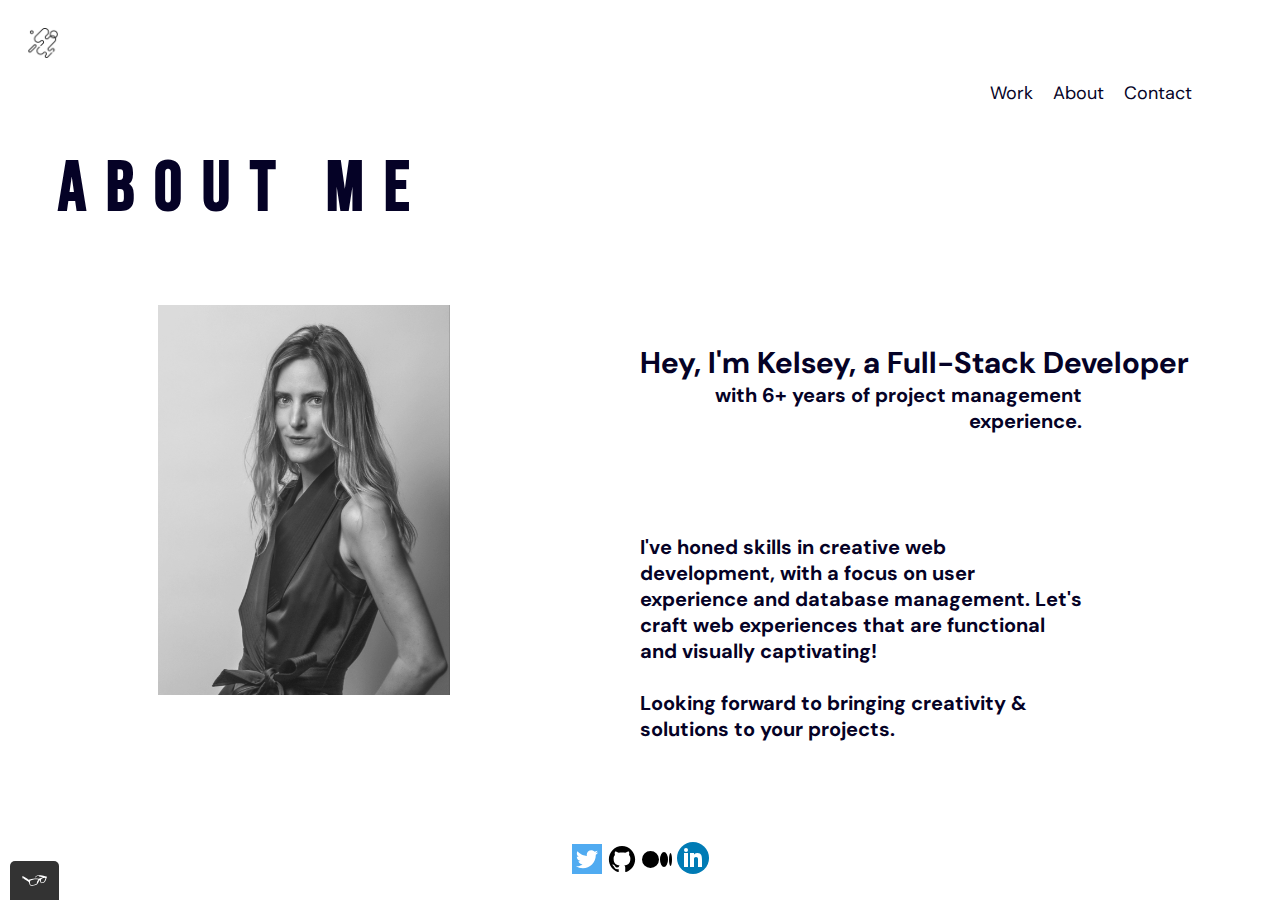
==== commit 7a74120d: "resume added" ====
--- a/about.kelsey.html
+++ b/about.kelsey.html
@@ -107,6 +107,15 @@
                     </svg>
                 </a>
 
+
+                <a href="https://medium.com/@kelsey.merten" target="_blank">
+                    <svg xmlns="http://www.w3.org/2000/svg" x="0px" y="0px" width="30" height="30" viewBox="0 0 30 30">
+                        <path
+                            d="M8.5 7A8.5 8.5 0 108.5 24 8.5 8.5 0 108.5 7zM22 8A4 7.5 0 1022 23 4 7.5 0 1022 8zM28.5 9A1.5 6.5 0 1028.5 22 1.5 6.5 0 1028.5 9z">
+                        </path>
+                    </svg>
+                </a>
+
                 <!-- Linkedin logo -->
                 <a href="https://www.linkedin.com/in/kelsey-merten-90860447/" target="_blank">
                     <svg enable-background="new 0 0 32 32" height="32px" id="Layer_1" version="1.0" viewBox="0 0 32 32"
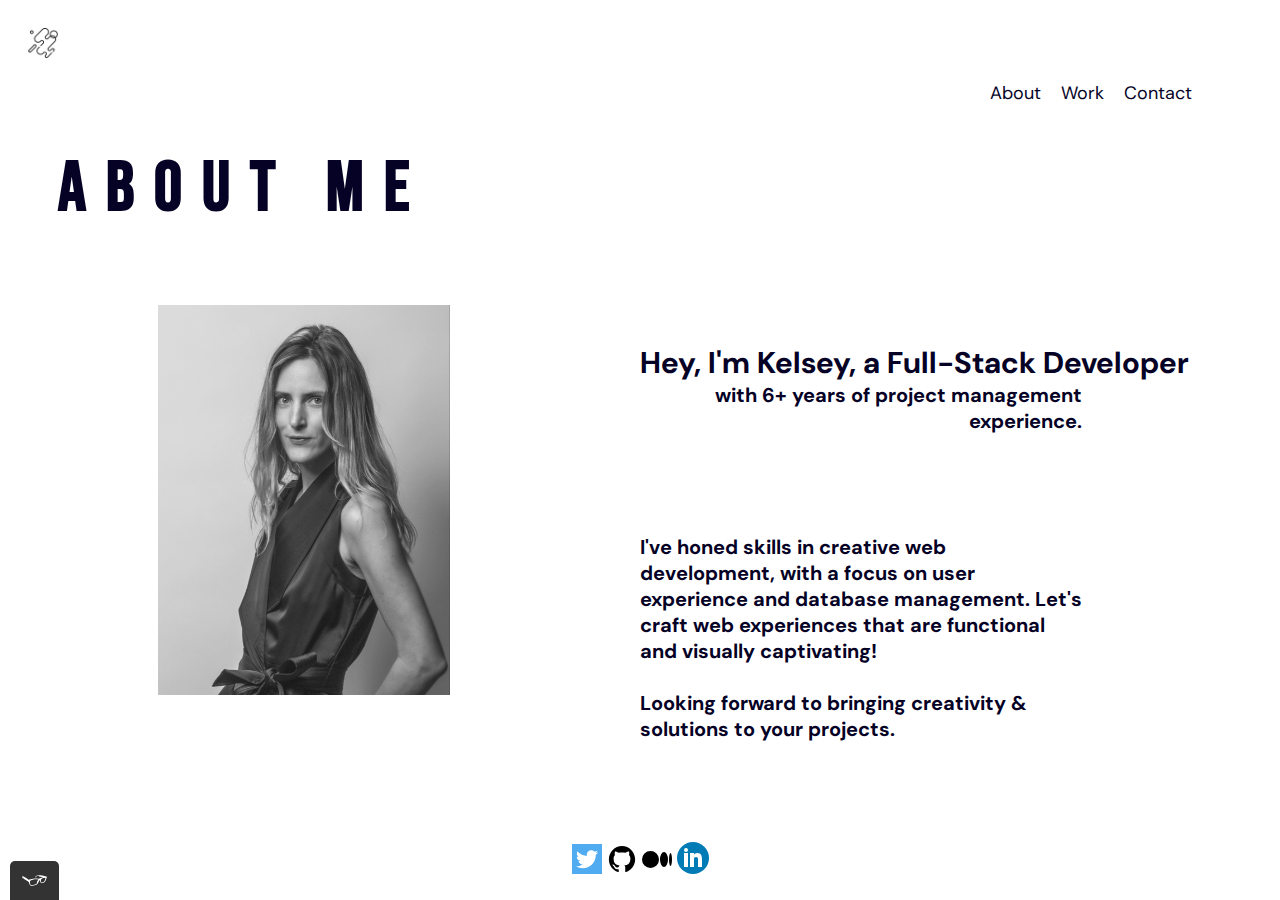
==== commit 11ab8a58: "reordered navigation" ====
--- a/about.kelsey.html
+++ b/about.kelsey.html
@@ -32,11 +32,13 @@
         <nav class="page-header__item">
             <ul class="navigation-list" role="menubar">
                 <li role="presentation">
+                    <a href="about.kelsey.html" role="menuitem">About</a>
+                </li>
+
+                <li role="presentation">
                     <a href="work.html" role="menuitem">Work</a>
                 </li>
-                <li role="presentation">
-                    <a href="about.kelsey.html" role="menuitem">About</a>
-                </li>
+
                 <li role="presentation">
                     <a href="contact.kelsey.html" role="menuitem">Contact</a>
                 </li>
--- a/css/stylesheet.css
+++ b/css/stylesheet.css
@@ -34,7 +34,14 @@
 
 .navigation-list a:hover {
   cursor: crosshair;
-  color: #f9bf73;
+  color: #b2135b;
+}
+
+.contact-container {
+  width: 300px;
+  height: 400px;
+  background-color: white;
+  align-self: center;
 }
 
 body {
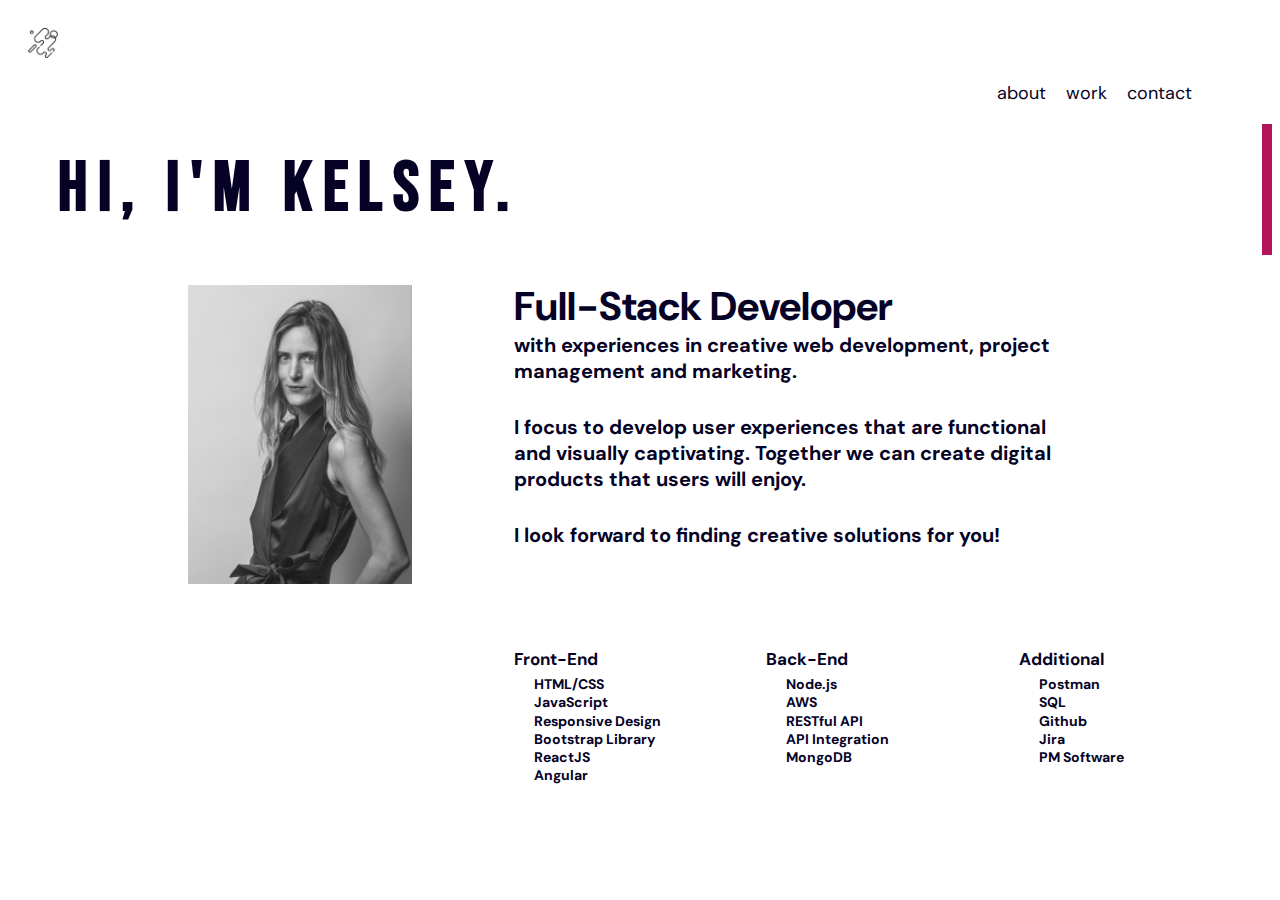
==== commit bddbda0a: "updates" ====
--- a/about.kelsey.html
+++ b/about.kelsey.html
@@ -21,7 +21,7 @@
 
 </head>
 
-<body>
+<body class="about-body">
 
     <!--swap out placeholders-->
 
@@ -32,15 +32,15 @@
         <nav class="page-header__item">
             <ul class="navigation-list" role="menubar">
                 <li role="presentation">
-                    <a href="about.kelsey.html" role="menuitem">About</a>
+                    <a href="about.kelsey.html" role="menuitem">about</a>
                 </li>
 
                 <li role="presentation">
-                    <a href="work.html" role="menuitem">Work</a>
+                    <a href="work.html" role="menuitem">work</a>
                 </li>
 
                 <li role="presentation">
-                    <a href="contact.kelsey.html" role="menuitem">Contact</a>
+                    <a href="contact.kelsey.html" role="menuitem">contact</a>
                 </li>
             </ul>
         </nav>
@@ -48,100 +48,82 @@
 
     <!--swap out placeholder-->
     <div class="secondarypage">
-
-        <h1 class="title">About Me</h1>
+        <div class="title-animation">
+            <h1 class="title-about">HI, I'M KELSEY.</h1>
+        </div>
         <div class="container-left">
             <img src="img/kels.jpg">
         </div>
         <div class="container-right">
-            <h3> Hey, I'm Kelsey, a Full-Stack Developer </h3>
-            <h4>with 6+ years of project management experience. </h4>
+            <h3>Full-Stack Developer </h3>
+            <h4>with experiences in creative web development, project management and marketing. </h4>
 
-            <h6>I've honed skills in creative web development, with a focus on user experience and database management.
-                Let's craft web experiences that are functional and visually captivating!
-                <br>
-                <br>Looking forward to bringing creativity & solutions to your projects.
+            <h6>I focus to develop user
+                experiences that are functional and visually captivating. Together we can create digital
+                products that users will enjoy.
             </h6>
+            <h6>
+                I look forward to finding creative solutions for you!
+            </h6>
+            <div class="skills">
+                <h4 class="skillset">
+                    Front-End
+                </h4>
+                <h4 class="skillset">
+                    Back-End
+                </h4>
+                <h4 class="skillset">
+                    Additional
+                </h4>
+                <h4 class="skill">
+                    HTML/CSS </h4>
+                <h4 class="skill">
+                    Node.js </h4>
+                <h4 class="skill">
+                    Postman </h4>
+                <h4 class="skill">
+                    JavaScript </h4>
+                <h4 class="skill">
+                    AWS </h4>
+                <h4 class="skill">
+                    SQL </h4>
+                <h4 class="skill">
+                    Responsive Design </h4>
+                <h4 class="skill">
+                    RESTful API
+                </h4>
+                <h4 class="skill">
+                    Github
+                </h4>
+                <h4 class="skill">
+                    Bootstrap Library
+                </h4>
+                <h4 class="skill">
+                    API Integration
+                </h4>
+                <h4 class="skill">
+                    Jira
+                </h4>
+                <h4 class="skill">
+                    ReactJS
+                </h4>
+                <h4 class="skill">
+                    MongoDB
+                </h4>
+                <h4 class="skill">
+                    PM Software
+                </h4>
+                <h4 class="skill">
+                    Angular
+                </h4>
+
+
+            </div>
 
         </div>
 
+    </div>
 
+</body>
 
-        <div class="footer">
-            <footer>
-
-                <!-- Twitter Icon -->
-                <a href="https://twitter.com/kelseyjmerten" target="_blank">
-                    <svg width="30px" heigh="30px" enable-background="new 0 0 48 48" version="1.1" id="Capa_1"
-                        xmlns="http://www.w3.org/2000/svg" xmlns:xlink="http://www.w3.org/1999/xlink" x="0px" y="0px"
-                        viewBox="0 0 455.731 455.731" style="enable-background:new 0 0 455.731 455.731;"
-                        xml:space="preserve">
-                        <g>
-                            <rect x="0" y="0" style="fill:#50ABF1;" width="455.731" height="455.731" />
-                            <path style="fill:#FFFFFF;" d="M60.377,337.822c30.33,19.236,66.308,30.368,104.875,30.368c108.349,0,196.18-87.841,196.18-196.18
-                c0-2.705-0.057-5.39-0.161-8.067c3.919-3.084,28.157-22.511,34.098-35c0,0-19.683,8.18-38.947,10.107
-                c-0.038,0-0.085,0.009-0.123,0.009c0,0,0.038-0.019,0.104-0.066c1.775-1.186,26.591-18.079,29.951-38.207
-                c0,0-13.922,7.431-33.415,13.932c-3.227,1.072-6.605,2.126-10.088,3.103c-12.565-13.41-30.425-21.78-50.25-21.78
-                c-38.027,0-68.841,30.805-68.841,68.803c0,5.362,0.617,10.581,1.784,15.592c-5.314-0.218-86.237-4.755-141.289-71.423
-                c0,0-32.902,44.917,19.607,91.105c0,0-15.962-0.636-29.733-8.864c0,0-5.058,54.416,54.407,68.329c0,0-11.701,4.432-30.368,1.272
-                c0,0,10.439,43.968,63.271,48.077c0,0-41.777,37.74-101.081,28.885L60.377,337.822z" />
-                        </g>
-                    </svg>
-                </a>
-
-                <!-- Github logo -->
-                <a href="https://github.com/kmerten10" target="_blank">
-                    <svg width="30px" height="30px" id="Layer_1" style="enable-background:new 0 0 512 512;"
-                        version="1.1" viewBox="0 0 512 512" width="512px" xml:space="preserve"
-                        xmlns="http://www.w3.org/2000/svg" xmlns:xlink="http://www.w3.org/1999/xlink">
-                        <style type="text/css">
-                            <![CDATA[
-                            .st0 {
-                                fill-rule: evenodd;
-                                clip-rule: evenodd;
-                            }
-                            ]]>
-                        </style>
-                        <g>
-                            <path class="st0"
-                                d="M256,32C132.3,32,32,134.8,32,261.7c0,101.5,64.2,187.5,153.2,217.9c11.2,2.1,15.3-5,15.3-11.1   c0-5.5-0.2-19.9-0.3-39.1c-62.3,13.9-75.5-30.8-75.5-30.8c-10.2-26.5-24.9-33.6-24.9-33.6c-20.3-14.3,1.5-14,1.5-14   c22.5,1.6,34.3,23.7,34.3,23.7c20,35.1,52.4,25,65.2,19.1c2-14.8,7.8-25,14.2-30.7c-49.7-5.8-102-25.5-102-113.5   c0-25.1,8.7-45.6,23-61.6c-2.3-5.8-10-29.2,2.2-60.8c0,0,18.8-6.2,61.6,23.5c17.9-5.1,37-7.6,56.1-7.7c19,0.1,38.2,2.6,56.1,7.7   c42.8-29.7,61.5-23.5,61.5-23.5c12.2,31.6,4.5,55,2.2,60.8c14.3,16.1,23,36.6,23,61.6c0,88.2-52.4,107.6-102.3,113.3   c8,7.1,15.2,21.1,15.2,42.5c0,30.7-0.3,55.5-0.3,63c0,6.1,4,13.3,15.4,11C415.9,449.1,480,363.1,480,261.7   C480,134.8,379.7,32,256,32z" />
-                        </g>
-                    </svg>
-                </a>
-
-
-                <a href="https://medium.com/@kelsey.merten" target="_blank">
-                    <svg xmlns="http://www.w3.org/2000/svg" x="0px" y="0px" width="30" height="30" viewBox="0 0 30 30">
-                        <path
-                            d="M8.5 7A8.5 8.5 0 108.5 24 8.5 8.5 0 108.5 7zM22 8A4 7.5 0 1022 23 4 7.5 0 1022 8zM28.5 9A1.5 6.5 0 1028.5 22 1.5 6.5 0 1028.5 9z">
-                        </path>
-                    </svg>
-                </a>
-
-                <!-- Linkedin logo -->
-                <a href="https://www.linkedin.com/in/kelsey-merten-90860447/" target="_blank">
-                    <svg enable-background="new 0 0 32 32" height="32px" id="Layer_1" version="1.0" viewBox="0 0 32 32"
-                        width="32px" :space="preserve" xmlns="http://www.w3.org/2000/svg"
-                        xmlns:xlink="http://www.w3.org/1999/xlink">
-                        <g>
-                            <circle clip-rule="evenodd" cx="16" cy="16" fill="#007BB5" fill-rule="evenodd" r="16" />
-                            <g>
-                                <rect fill="#FFFFFF" height="14" width="4" x="7" y="11" />
-                                <path
-                                    d="M20.499,11c-2.791,0-3.271,1.018-3.499,2v-2h-4v14h4v-8c0-1.297,0.703-2,2-2c1.266,0,2,0.688,2,2v8h4v-7    C25,14,24.479,11,20.499,11z"
-                                    fill="#FFFFFF" />
-                                <circle cx="9" cy="8" fill="#FFFFFF" r="2" />
-                            </g>
-                            < <?xml version="1.0" ?>
-                                <!DOCTYPE svg PUBLIC '-//W3C//DTD S/g><g/><g/><g/><g/><g/>
-            </g>
-        </svg>
-    </a>
-    
-</footer>
-</div>
-
-</div>
-<script src="js/tota11y.min.js"></script>
-</body>
 </html>--- a/css/stylesheet.css
+++ b/css/stylesheet.css
@@ -8,6 +8,7 @@
   padding-left: 20px;
   width: 50px;
   height: 50px;
+  cursor: crosshair;
 }
 
 .page-header__item {
@@ -30,18 +31,31 @@
 a {
   text-decoration: none;
   color: #050226;
+  cursor: crosshair;
+}
+
+a:hover {
+  color: #b2135b;
 }
 
 .navigation-list a:hover {
-  cursor: crosshair;
   color: #b2135b;
 }
 
 .contact-container {
-  width: 300px;
+  width: 100%;
   height: 400px;
+  display: flex;
+  justify-content: center;
+  padding-top: 20px;
+}
+
+.card {
   background-color: white;
-  align-self: center;
+  width: 600px;
+  height: 320px;
+  border-radius: 7px;
+  opacity: 80%;
 }
 
 body {
@@ -49,26 +63,23 @@
   line-height: 1.3;
   font-size: 18px;
   color: #fff;
+  background-color: rgb(228, 226, 226);
   border: 0;
 }
 
+body.about-body {
+  background-color: white;
+}
+
 h1 {
   color: #050226;
   font-size: 10vw;
-  justify-content: center;
+  justify-content: left;
   font-family: 'Bebas Neue';
   letter-spacing: 20px;
   margin: 0;
   z-index: 10;
-}
-
-h1.name {
-  border-bottom: none;
-  padding-top: 7%;
-  top: 0;
-  left: 0;
-  z-index: 1;
-  display: flex;
+  padding-left: 200px;
 }
 
 h2 {
@@ -79,7 +90,7 @@
 
 h3 {
   color: #050226;
-  font-size: 30px;
+  font-size: 40px;
   text-align: left;
   margin: 0;
 }
@@ -87,7 +98,6 @@
 h4 {
   color: #050226;
   font-size: 20px;
-  text-align: right;
   padding-right: 190px;
   top: 0;
   margin: 0;
@@ -100,6 +110,14 @@
 h3.contact {
   text-align: center;
   font-size: 20px;
+}
+
+h1.title {
+  color: #050226;
+  font-size: 70px;
+  text-align: left;
+  padding-left: 100px;
+  padding-bottom: 0;
 }
 
 h5 {
@@ -124,7 +142,7 @@
   font-size: 20px;
   text-align: left;
   padding-right: 190px;
-  padding-top: 100px;
+  padding-top: 30px;
   margin: 0;
 }
 
@@ -132,12 +150,11 @@
   color: #050226;
   font-weight: bolder;
   font-size: 20px;
-  text-align: center;
+  text-align: left;
 }
 
 video.main {
   display: flex;
-  z-index: -1;
   position: absolute;
   top: 0;
   left: 0;
@@ -149,6 +166,7 @@
   object-position: center;
   filter: grayscale(100%);
   opacity: 60%;
+  z-index: -1;
 }
 
 video.flowers {
@@ -168,7 +186,16 @@
 }
 
 video.workvideo {
-  width: 700px;
+  width: 400px;
+}
+
+video.sample {
+  width: 600px;
+  margin-bottom: 100px;
+}
+
+.sample-text {
+  top: 0;
 }
 
 div.footer {
@@ -176,24 +203,28 @@
   display: -webkit-box;
   display: -ms-flexbox;
   display: flex;
-  align-items: flex-end;
-  bottom: 0;
-  padding-top: 100px;
   -webkit-box-pack: space-evenly;
   -ms-flex-pack: space-evenly;
   justify-content: space-evenly;
   justify-items: center;
-  -ms-flex-line-pack: space-evenly;
-  align-content: space-evenly;
   -webkit-box-align: center;
   text-decoration: none;
+  padding-top: 50px;
+}
+
+footer.bottom {
+  position: fixed;
+  bottom: 0;
+  padding-bottom: 10px;
 }
 
 /* Secomdary Pages  */
-.title {
+
+
+.title-about {
+  letter-spacing: 10px;
   color: #050226;
   font-size: 70px;
-  letter-spacing: 20px;
   font-family: 'Bebas Neue';
   padding-left: 50px;
   padding-top: 20px;
@@ -201,9 +232,18 @@
 }
 
 .container-right {
-  width: 50%;
+  width: 60%;
+  padding-top: 2%;
   float: right;
-  padding-top: 7%;
+}
+
+.container-right2 {
+  width: 20%;
+  float: right;
+}
+
+.container-right3 {
+  height: 50%;
 }
 
 .container-left {
@@ -211,33 +251,68 @@
   display: inline;
 }
 
+.container-left2 {
+  width: 60%;
+  z-index: 0;
+}
+
 img {
-  width: 35%;
+  width: 32%;
   height: auto;
   position: relative;
-  padding-left: 150px;
-  padding-top: 50px;
+  padding-left: 180px;
+  padding-top: 30px;
   opacity: 90%;
 }
 
 img.work {
-  width: 700px;
+  width: 400px;
   height: auto;
   padding: 0;
+}
+
+.caption {
+  position: relative;
+}
+
+.caption .hover-text {
+  position: absolute;
+  top: 50%;
+  left: 50%;
+  transform: translate(-50%, -50%);
+  z-index: 10;
+  opacity: 0;
+  transition: all 0.8s ease;
+  background-color: white;
+  width: 100%;
+  height: 100%;
+  text-align: center;
+}
+
+.caption:hover .hover-text {
+  opacity: 90%;
+  width: 100%;
+  height: 100%;
+  text-align: center;
+  padding-top: 50px;
 }
 
 div.grid_container {
   display: -webkit-box;
   display: -ms-flexbox;
   display: flex;
+}
+
+.grid_item {
+  padding-top: 20px;
 }
 
 .grid {
   display: -ms-grid;
   display: grid;
   -ms-grid-columns: 1fr 30px 1fr;
-  grid-template-columns: 1fr 1fr;
-  grid-gap: 50px;
+  grid-template-columns: 1fr 1fr 1fr;
+  grid-gap: 0px;
   -webkit-box-pack: center;
   -ms-flex-pack: center;
   justify-content: center;
@@ -249,6 +324,74 @@
   align-items: center;
 }
 
+.grid2 {
+  display: -ms-grid;
+  display: grid;
+  -ms-grid-columns: 1fr 30px 1fr;
+  grid-template-columns: 1fr 1fr;
+  grid-gap: 0px;
+  -webkit-box-pack: center;
+  -ms-flex-pack: center;
+  justify-content: center;
+  justify-items: center;
+  -ms-flex-line-pack: space-evenly;
+  align-content: space-evenly;
+  -webkit-box-align: center;
+  -ms-flex-align: center;
+  align-items: top;
+  padding-top: 50px;
+}
+
+.grid3 {
+  display: grid;
+  grid-template-columns: 1fr 1fr;
+  padding-left: 120px;
+}
+
+.sample-text {
+  text-align: left;
+  padding-left: 100px;
+  font-size: 30px;
+}
+
+h4.tech {
+  text-align: left;
+  padding-left: 100px;
+  font-size: 20px;
+}
+
+h4.tech2 {
+  text-align: left;
+  padding-top: 5px;
+  font-size: 20px;
+  padding-right: 0;
+}
+
+a.tech {
+  float: left;
+  padding-top: 20px;
+  padding-left: 100px;
+
+}
+
+.skills {
+  display: grid;
+  grid-template-columns: 1fr 1fr 1fr;
+  padding-top: 100px;
+}
+
+.skillset {
+  font-size: 17px;
+  padding-right: 0;
+  padding-bottom: 5px;
+}
+
+.skill {
+  font-size: 14px;
+  padding-right: 0;
+  padding-left: 20px;
+}
+
 a.link {
   display: flex;
   justify-content: space-evenly;
@@ -271,4 +414,130 @@
   h1 {
     font-size: 22px;
   }
+}
+
+
+
+/* Name */
+
+.name {
+  position: relative;
+}
+
+.name span {
+  position: relative;
+  display: inline-block;
+  color: #050226;
+  font-size: 10vw;
+  justify-content: center;
+  font-family: 'Bebas Neue';
+  padding-left: 50px;
+  padding-top: 50px;
+  margin: 0;
+  z-index: 10;
+  text-transform: uppercase;
+  animation: flip 6s;
+  animation-delay: calc(0.2s * var(--i))
+}
+
+.name-container {
+  padding-left: 100px;
+}
+
+.projects {
+  position: relative;
+}
+
+.projects span {
+  position: relative;
+  display: inline-block;
+  color: #050226;
+  font-size: 70px;
+  font-family: 'Bebas Neue';
+  padding-left: 20px;
+  padding-top: 20px;
+  z-index: 10;
+  animation: flip 2s;
+  animation-delay: calc(0.2s * var(--i))
+}
+
+.work-container {
+  padding-bottom: 50px;
+  padding-left: 30px;
+}
+
+@keyframes flip {
+
+  0%,
+  80% {
+    transform: rotateY(360deg);
+  }
+}
+
+.title-animation h1 {
+  overflow: hidden;
+  border-right: 0.15em solid #b2135b;
+  white-space: nowrap;
+  margin: 0 auto;
+  letter-spacing: 0.15em;
+  animation:
+    typing 3.5s steps(40, end),
+    blink-caret 0.75s step-end infinite;
+}
+
+.skill-animation {
+  overflow: hidden;
+  border-right: 0.15em solid #b2135b;
+  white-space: nowrap;
+  margin: 0 auto;
+  letter-spacing: 0.15em;
+  animation:
+    typing 3.5s steps(40, end),
+    blink-caret 0.75s step-end infinite;
+}
+
+.skill-animation1 {
+  overflow: hidden;
+  border-right: 0.15em solid #b2135b;
+  white-space: nowrap;
+  margin: 0 auto;
+  letter-spacing: 0.15em;
+  animation:
+    typing 3.5s steps(40, end),
+    blink-caret 0.75s step-end infinite;
+}
+
+.skill-animation2 {
+  overflow: hidden;
+  border-right: 0.15em solid #b2135b;
+  white-space: nowrap;
+  margin: 0 auto;
+  letter-spacing: 0.15em;
+  animation:
+    typing 3.5s steps(40, end),
+    blink-caret 0.75s step-end infinite;
+}
+
+/* The typing effect */
+@keyframes typing {
+  from {
+    width: 0;
+  }
+
+  to {
+    width: 100%;
+  }
+}
+
+/* The typewriter cursor effect */
+@keyframes blink-caret {
+
+  from,
+  to {
+    border-color: transparent;
+  }
+
+  50% {
+    border-color: #b2135b;
+  }
 }